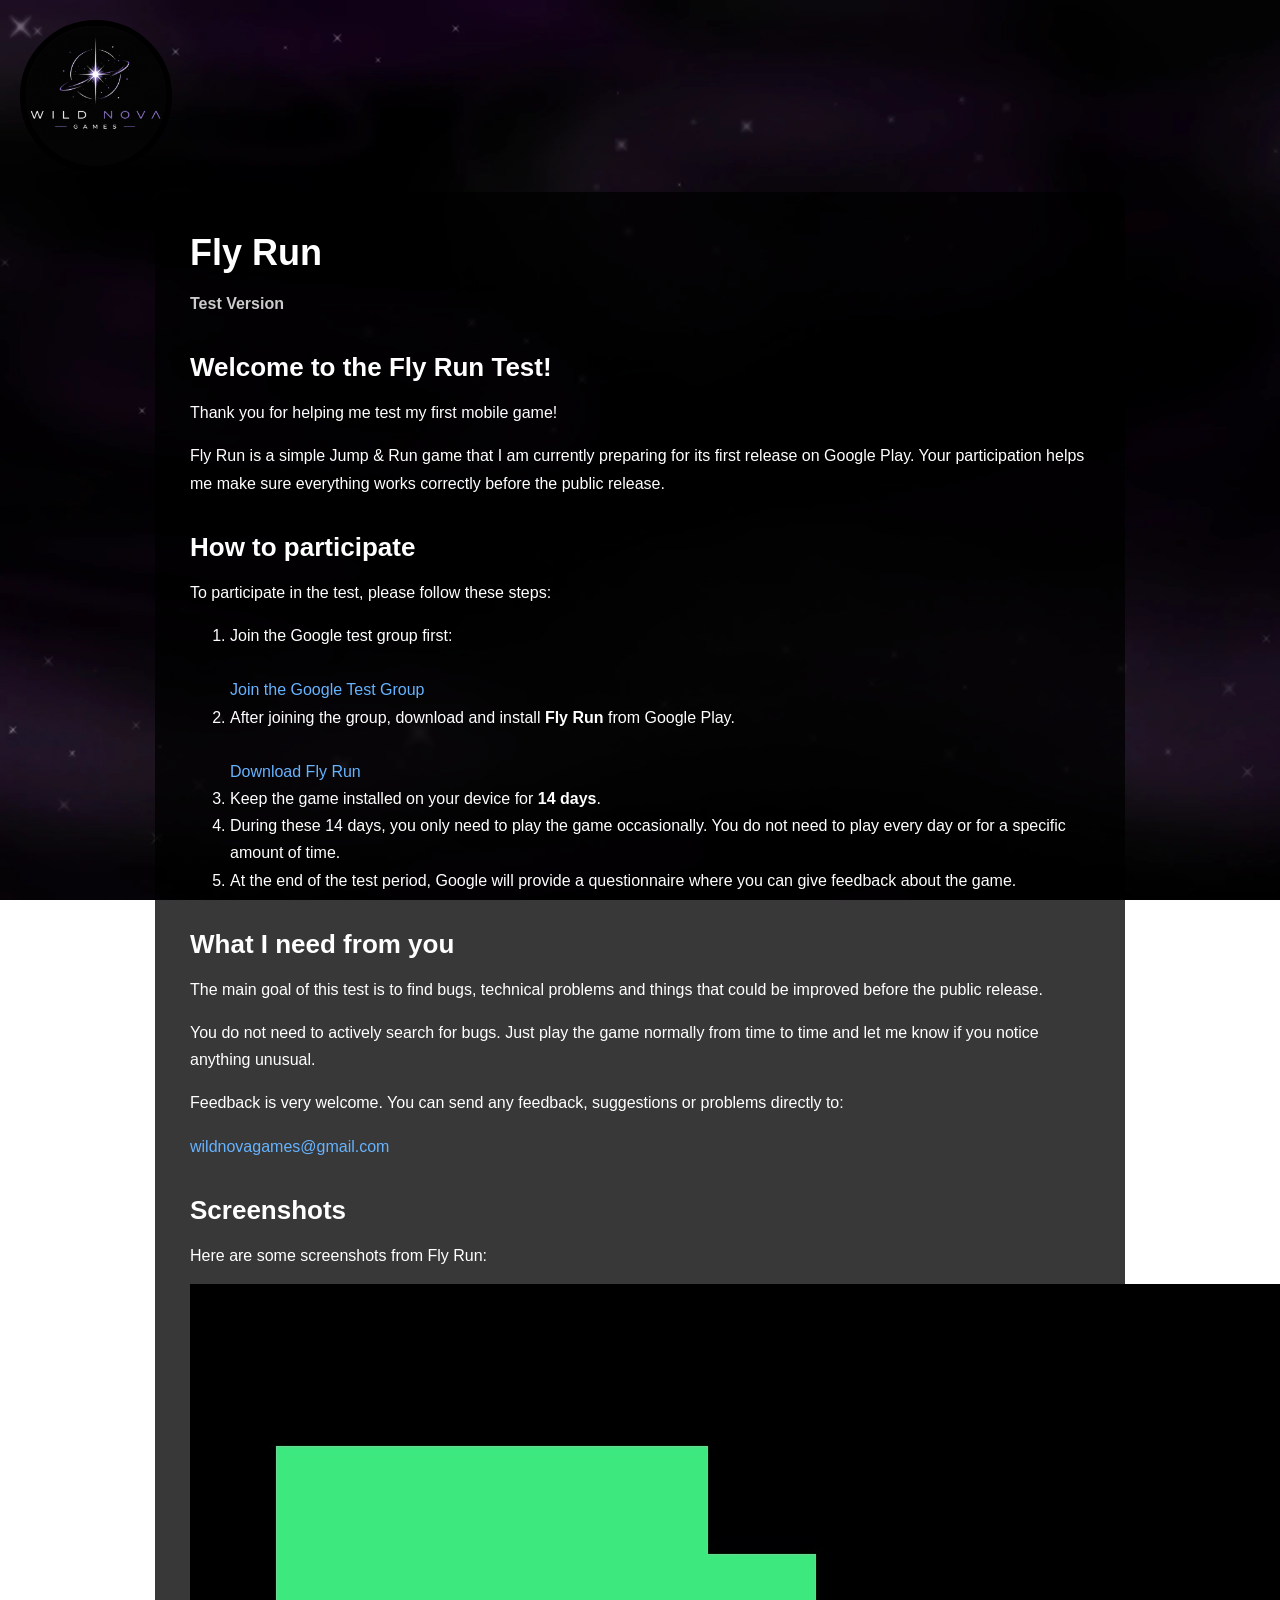
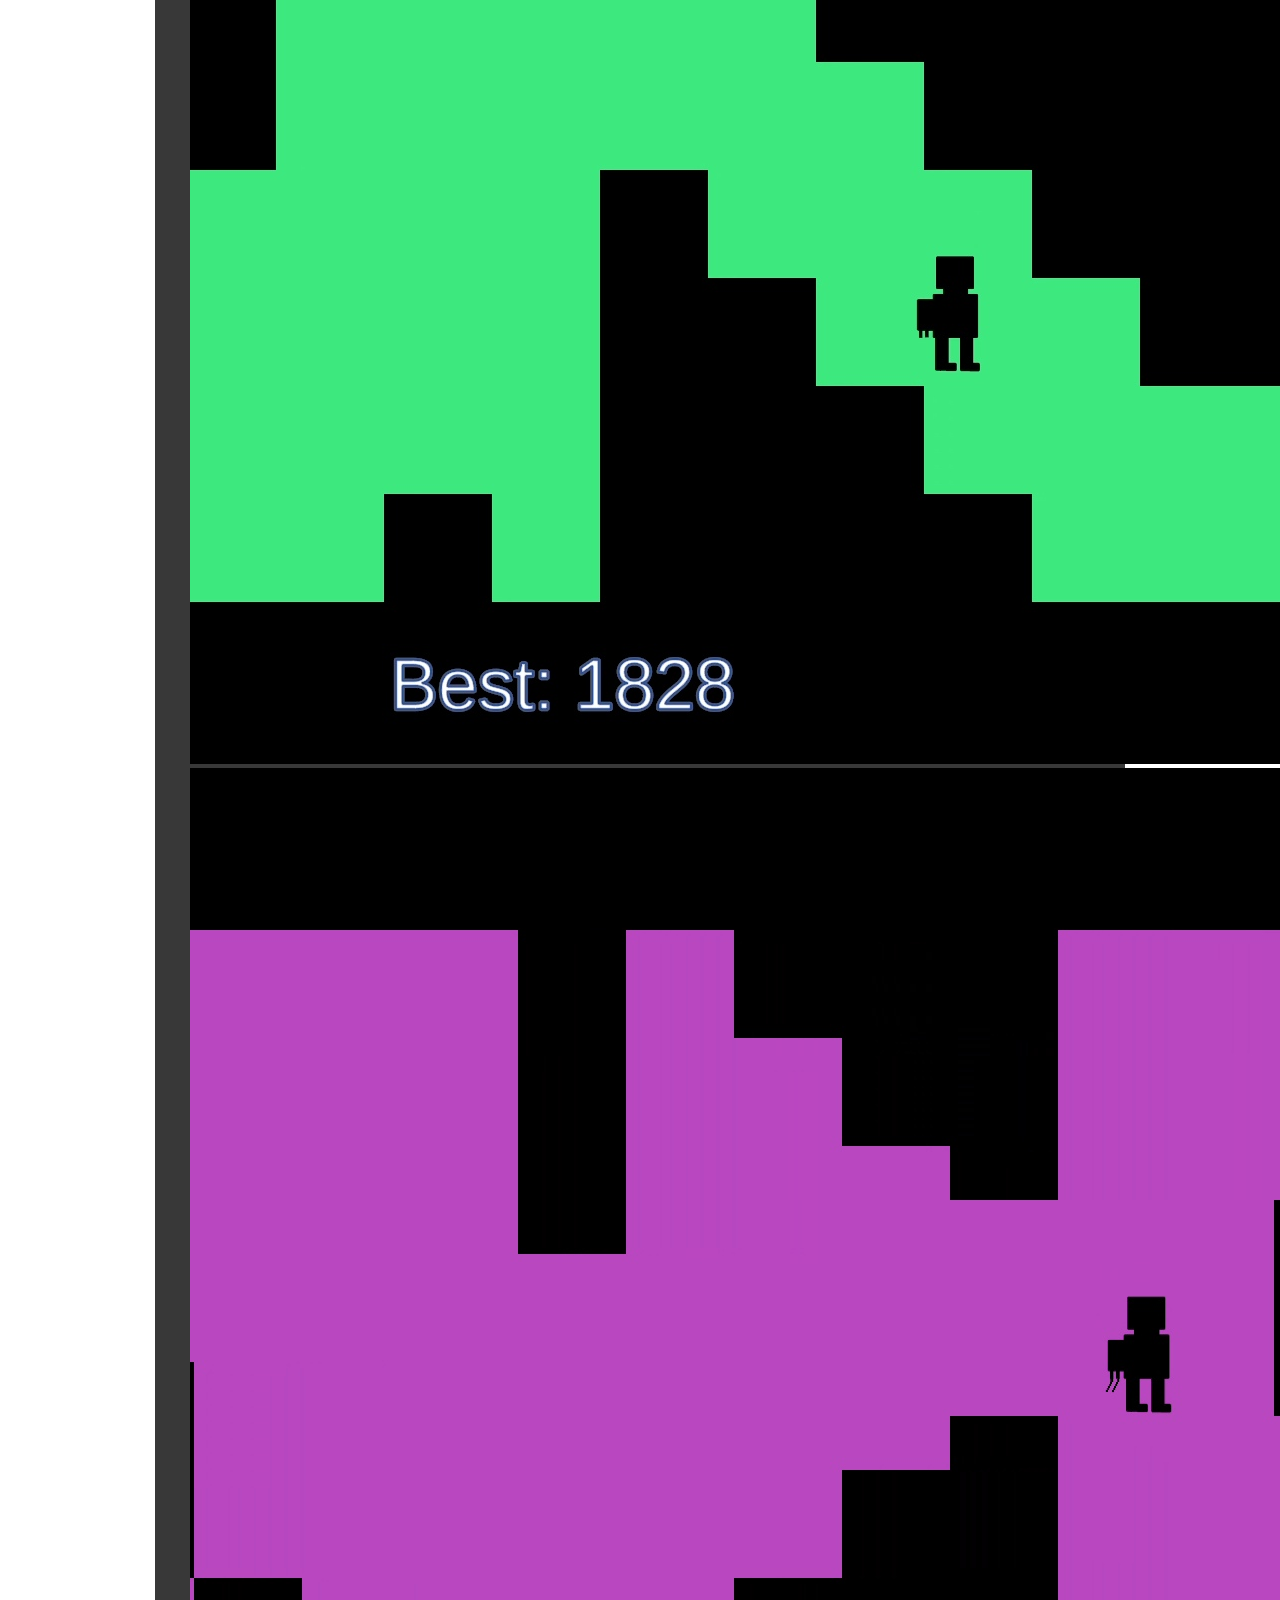
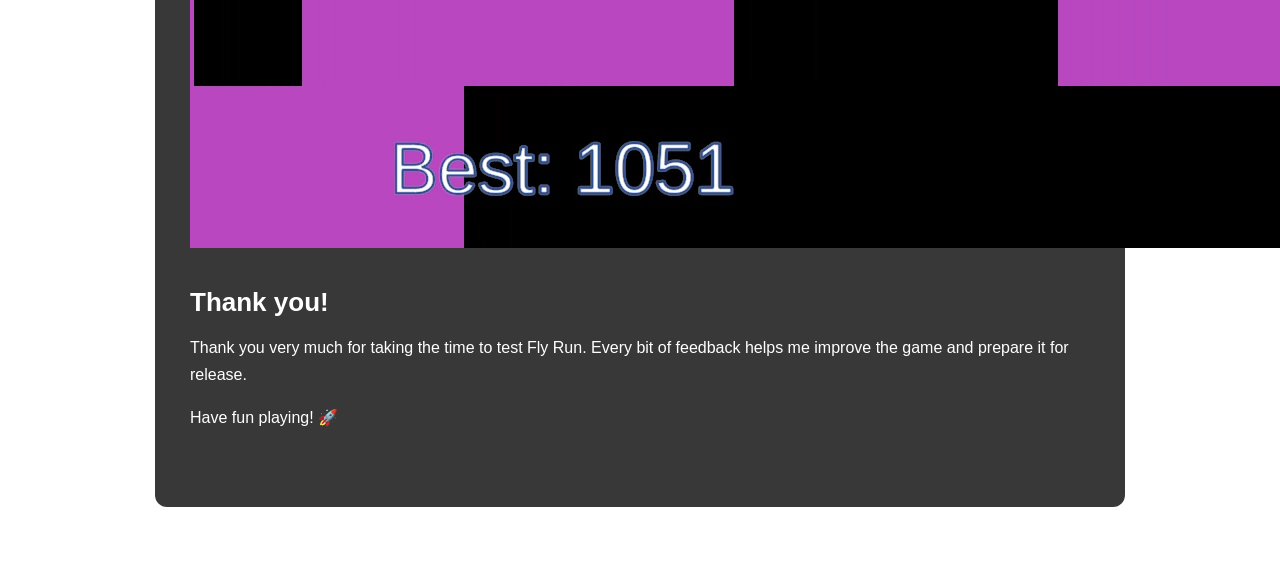
==== fly_run.html @ 14dbb4b0 "Update fly_run.html" ====
<!DOCTYPE html>
<html lang="en">

<head>
    <meta charset="UTF-8">
    <meta name="viewport" content="width=device-width, initial-scale=1.0">

    <title>Fly Run – Test Version | Wild Nova Games</title>

    <link rel="stylesheet" href="style.css">
</head>

<body>

    <header class="site-header">
        <img
            src="LogoWildNova_Quadratisch (1).png"
            alt="Wild Nova Games Logo"
            class="logo"
        >
    </header>


    <main class="content">

        <h1>Fly Run</h1>

        <p class="date">
            <strong>Test Version</strong>
        </p>


        <h2>Welcome to the Fly Run Test!</h2>

        <p>
            Thank you for helping me test my first mobile game!
        </p>

        <p>
            Fly Run is a simple Jump & Run game that I am currently preparing
            for its first release on Google Play. Your participation helps me
            make sure everything works correctly before the public release.
        </p>


        <h2>How to participate</h2>

        <p>
            To participate in the test, please follow these steps:
        </p>

        <ol>

          <li>
    Join the Google test group first:
    <br><br>

    <a
        href="https://groups.google.com/g/fly-run-test-game-group"
        target="_blank"
        rel="noopener noreferrer"
        class="button"
    >
        Join the Google Test Group
    </a>
          </li>
            <li>
    After joining the group, download and install
    <strong>Fly Run</strong> from Google Play.
    <br><br>

    <a
        href="https://play.google.com/store/apps/details?id=com.wildnovagames.flyrun"
        target="_blank"
        rel="noopener noreferrer"
        class="button"
    >
        Download Fly Run
    </a>
            </li>

            <li>
                Keep the game installed on your device for
                <strong>14 days</strong>.
            </li>

            <li>
                During these 14 days, you only need to play the game
                occasionally. You do not need to play every day or for
                a specific amount of time.
            </li>

            <li>
                At the end of the test period, Google will provide a
                questionnaire where you can give feedback about the game.
            </li>
        </ol>


        <h2>What I need from you</h2>

        <p>
            The main goal of this test is to find bugs, technical problems
            and things that could be improved before the public release.
        </p>

        <p>
            You do not need to actively search for bugs. Just play the game
            normally from time to time and let me know if you notice anything
            unusual.
        </p>

        <p>
            Feedback is very welcome. You can send any feedback, suggestions
            or problems directly to:
        </p>

        <p>
            <a href="mailto:wildnovagames@gmail.com">
                wildnovagames@gmail.com
            </a>
        </p>


        <h2>Screenshots</h2>

        <p>
            Here are some screenshots from Fly Run:
        </p>

        <div class="screenshots">

            <img
                src="IMG-20260810-WA0024.jpg"
                alt="Fly Run gameplay screenshot"
            >

            <img
                src="IMG-20260810-WA0025.jpg"
                alt="Fly Run gameplay screenshot"
            >

        </div>


        <h2>Thank you!</h2>

        <p>
            Thank you very much for taking the time to test Fly Run.
            Every bit of feedback helps me improve the game and prepare
            it for release.
        </p>

        <p>
            Have fun playing! 🚀
        </p>


    </main>

</body>

</html>
---- style.css ----
html {
  scroll-behavior: smooth;
}


/* ========================================
   GRUNDLAYOUT
   ======================================== */

html {
    min-height: 100%;
}

body {
    margin: 0;
    min-height: 100vh;

    font-family: Arial, sans-serif;

    background-image: url("Homepage_Background.webp");
    background-size: cover;
    background-position: center;
    background-repeat: no-repeat;
    background-attachment: fixed;
}


/* ========================================
   HEADER / LOGO
   ======================================== */

.site-header {
    padding: 20px;

    display: flex;
    justify-content: flex-start;
}

.logo {
    width: 140px !important;
    height: 140px !important;

    max-width: none !important;
    max-height: none !important;

    border-radius: 50%;
    object-fit: cover;

    display: block;

    border: 6px solid #000000;
}


/* ========================================
   HAUPTINHALT
   ======================================== */

.content {
    max-width: 900px;

    margin: 0 auto 60px auto;

    padding: 40px 35px 60px 35px;

    background: rgba(0, 0, 0, 0.78);

    border-radius: 12px;

    color: white;
}


/* ========================================
   ÜBERSCHRIFTEN
   ======================================== */

.content h1 {
    margin-top: 0;
    margin-bottom: 10px;

    font-size: 36px;

    color: white;
}

.content h2 {
    margin-top: 35px;
    margin-bottom: 15px;

    font-size: 26px;

    color: white;
}

.content h3 {
    margin-top: 25px;
    margin-bottom: 10px;

    font-size: 21px;

    color: white;
}


/* ========================================
   TEXT
   ======================================== */

.content p {
    margin-bottom: 15px;

    line-height: 1.7;

    color: white;
}

.content ul {
    margin-bottom: 20px;
}

.content li {
    line-height: 1.7;

    color: white;
}


/* ========================================
   LINKS
   ======================================== */

.content a {
    color: #66b3ff;

    text-decoration: none;
}

.content a:hover {
    color: #99ccff;

    text-decoration: underline;
}


/* ========================================
   DATUM / UNTERGEORDNETER TEXT
   ======================================== */

.date {
    color: #cccccc !important;

    margin-bottom: 30px;
}


/* ========================================
   KONTAKT / HERVORGEHOBENE BEREICHE
   ======================================== */

.contact {
    background: rgba(255, 255, 255, 0.10);

    padding: 20px;

    margin: 20px 0;

    border-radius: 8px;
}


/* ========================================
   SMARTPHONE
   ======================================== */

@media (max-width: 768px) {

    .site-header {
        justify-content: center;

        padding: 15px 15px 25px 15px;
    }

    .logo {
        width: 120px !important;
        height: 120px !important;
    }

    .content {
        margin: 10px 10px 40px 10px;

        padding: 25px 20px 40px 20px;

        border-radius: 10px;
    }

    .content h1 {
        font-size: 28px;
    }

    .content h2 {
        font-size: 22px;
    }

    .content h3 {
        font-size: 19px;
    }

    .content p,
    .content li {
        font-size: 15px;
    }
}
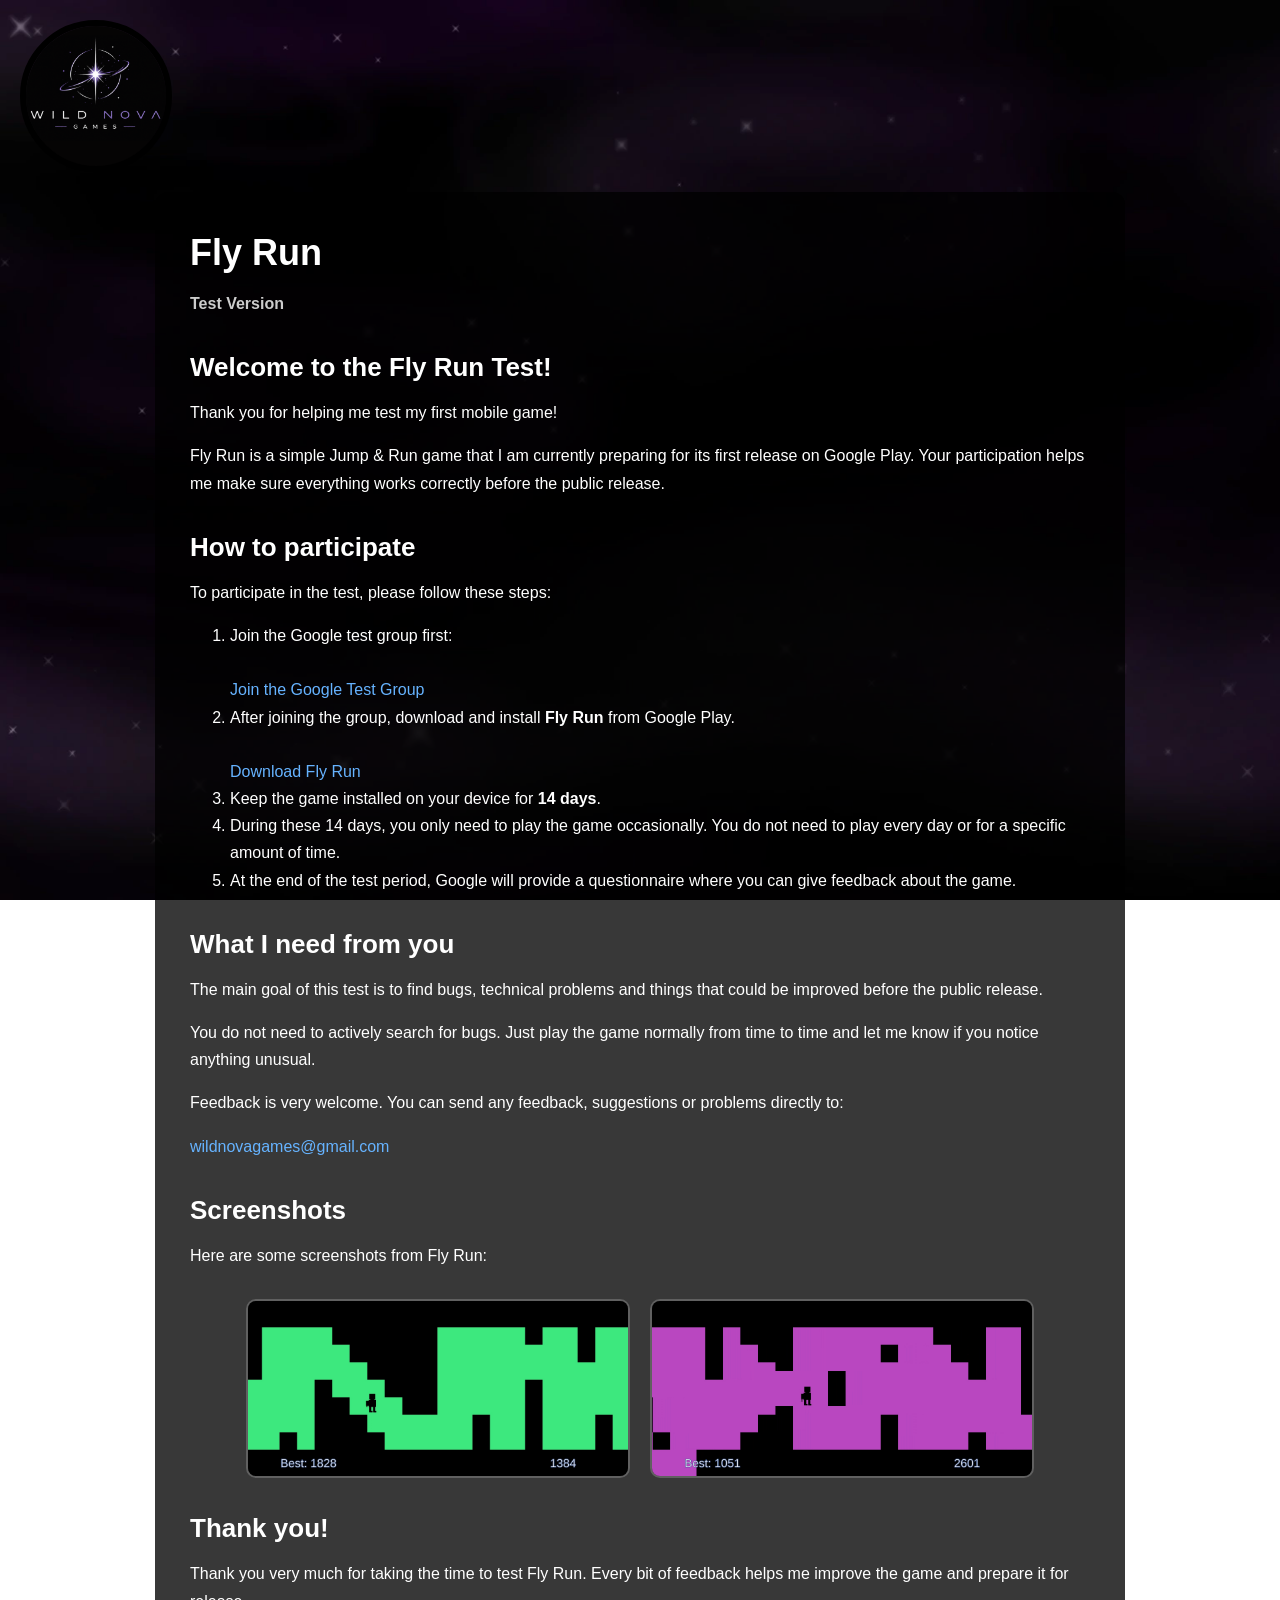
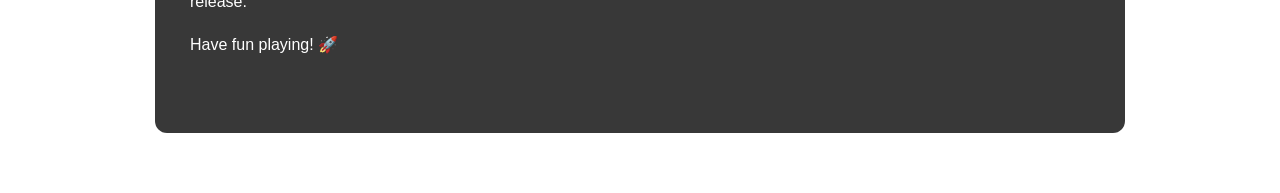
==== commit 7fc931ac: "Update fly_run.html" ====
--- a/fly_run.html
+++ b/fly_run.html
@@ -4,7 +4,7 @@
 <head>
     <meta charset="UTF-8">
     <meta name="viewport" content="width=device-width, initial-scale=1.0">
-
+<meta property="og:image" content="https://wildnovagames.github.io/IMG-20260810-WA0024.jpg">
     <title>Fly Run – Test Version | Wild Nova Games</title>
 
     <link rel="stylesheet" href="style.css">
--- a/style.css
+++ b/style.css
@@ -142,6 +142,33 @@
     text-decoration: underline;
 }
 
+/* ========================================
+   SCREENSHOTS
+   ======================================== */
+
+.screenshots {
+    display: flex;
+    gap: 20px;
+    justify-content: center;
+    align-items: flex-start;
+    flex-wrap: wrap;
+    margin: 30px 0;
+}
+
+.screenshots img {
+    width: 100%;
+    max-width: 380px;
+    height: auto;
+
+    display: block;
+
+    border-radius: 10px;
+    border: 2px solid rgba(255, 255, 255, 0.2);
+}
+
+
+
+
 
 /* ========================================
    DATUM / UNTERGEORDNETER TEXT
@@ -210,4 +237,16 @@
     .content li {
         font-size: 15px;
     }
-}
+  /* ========================================
+   SMARTPHONE
+   ======================================== */
+    .screenshots {
+        flex-direction: column;
+        align-items: center;
+    }
+
+    .screenshots img {
+        max-width: 100%;
+    }
+}
+}
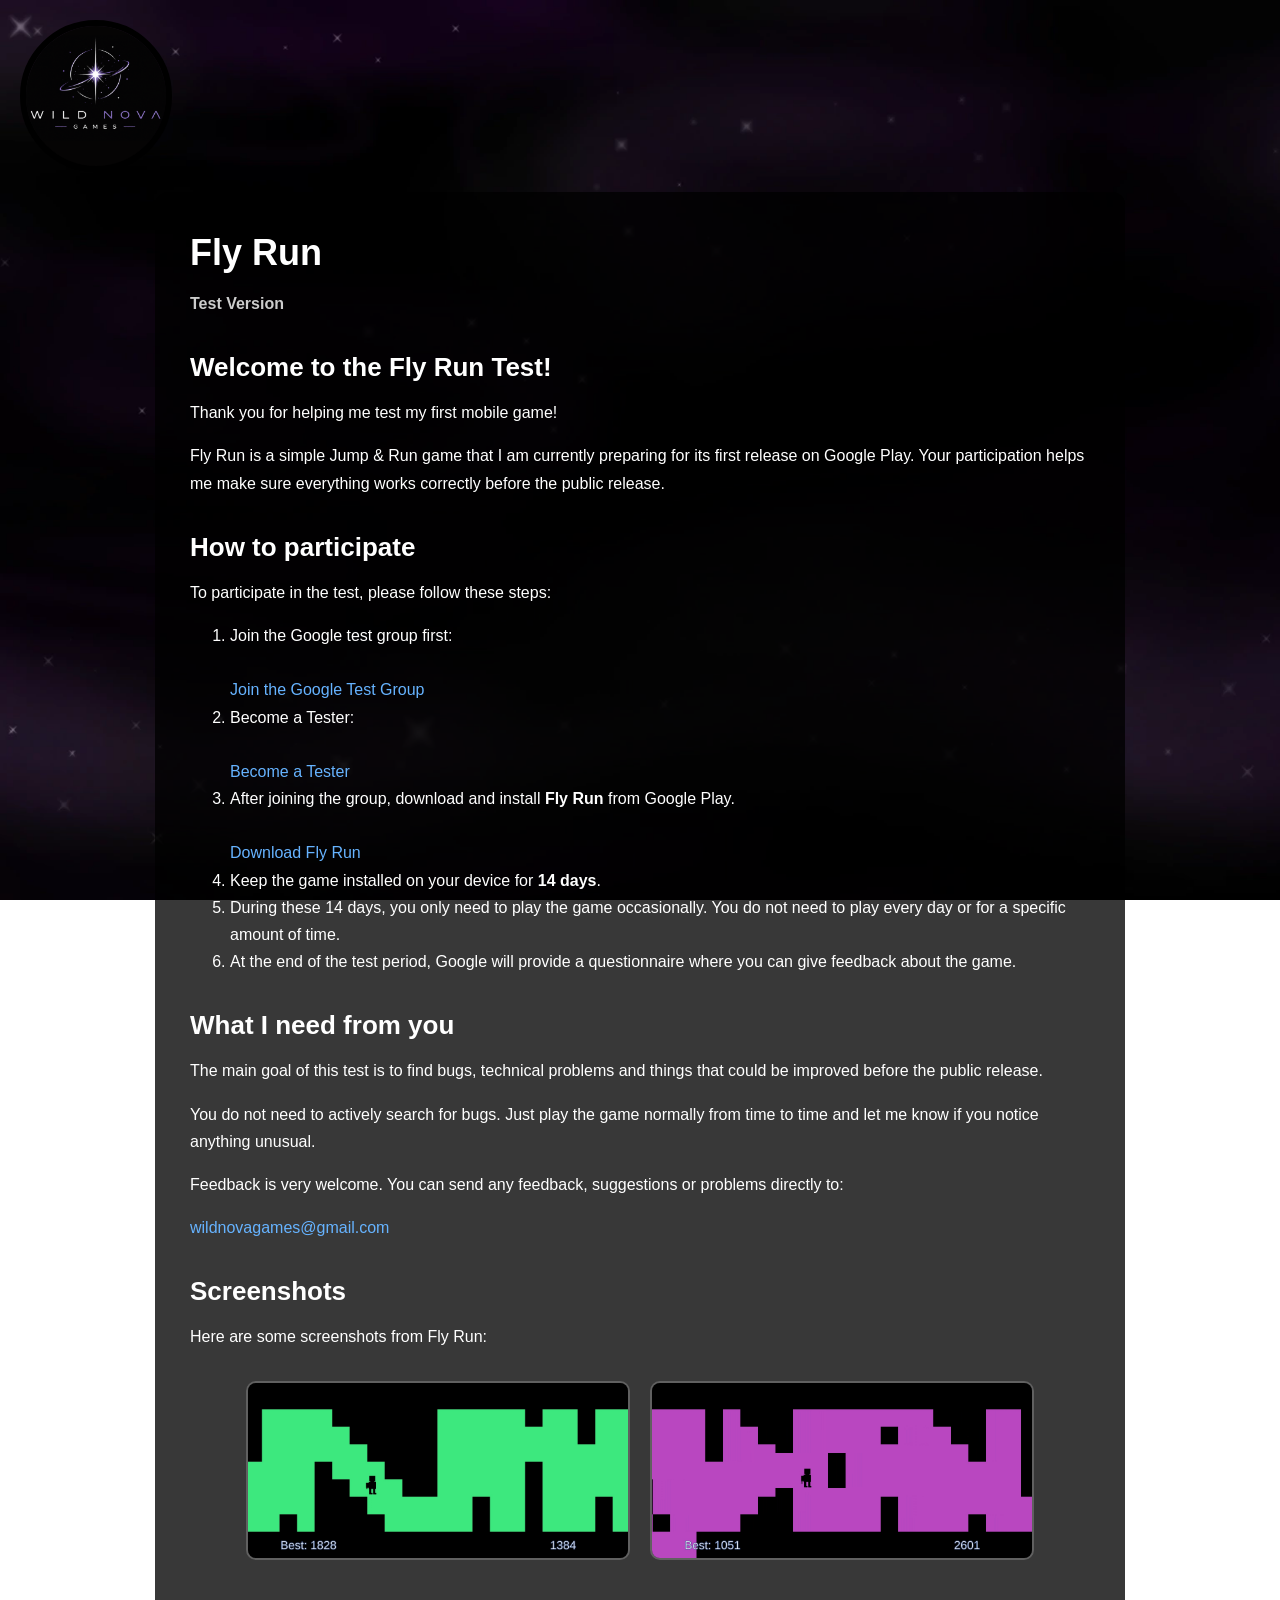
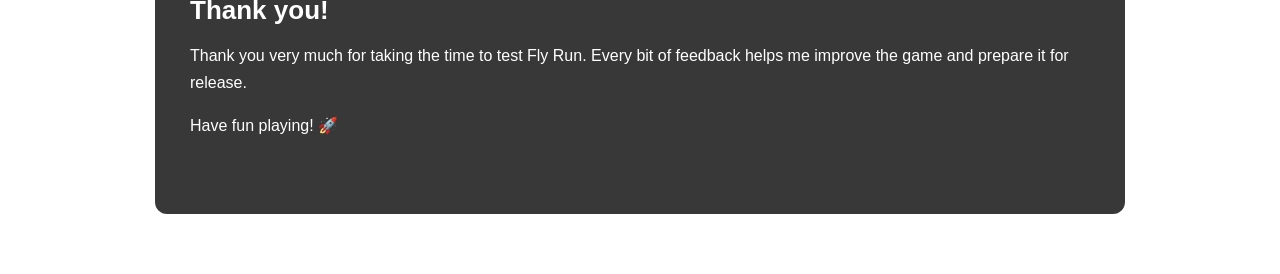
==== commit c737a265: "Update fly_run.html" ====
--- a/fly_run.html
+++ b/fly_run.html
@@ -4,7 +4,21 @@
 <head>
     <meta charset="UTF-8">
     <meta name="viewport" content="width=device-width, initial-scale=1.0">
-<meta property="og:image" content="https://wildnovagames.github.io/IMG-20260810-WA0024.jpg">
+<meta property="og:title" content="Fly Run">
+
+<meta property="og:description" content="A simple but challenging Jump & Run game for Android.">
+
+<meta property="og:image"
+
+content="https://wildnovagames.github.io /images/fly_run_preview.png">
+    <meta property="og:image:width"
+
+content="1200">
+
+<meta property="og:image:height"
+
+content="630">
+    <meta property="og:image" content="https://wildnovagames.github.io/IMG-20260810-WA0024.jpg">
     <title>Fly Run – Test Version | Wild Nova Games</title>
 
     <link rel="stylesheet" href="style.css">
@@ -64,6 +78,22 @@
         Join the Google Test Group
     </a>
           </li>
+
+<li>
+    Become a Tester:
+    <br><br>
+
+    <a
+        href="https://play.google.com/apps/testing/com.wildnovagames.flyrun/join?hl=en-US"
+        target="_blank"
+        rel="noopener noreferrer"
+        class="button"
+    >
+        Become a Tester
+    </a>
+</li>
+
+            
             <li>
     After joining the group, download and install
     <strong>Fly Run</strong> from Google Play.
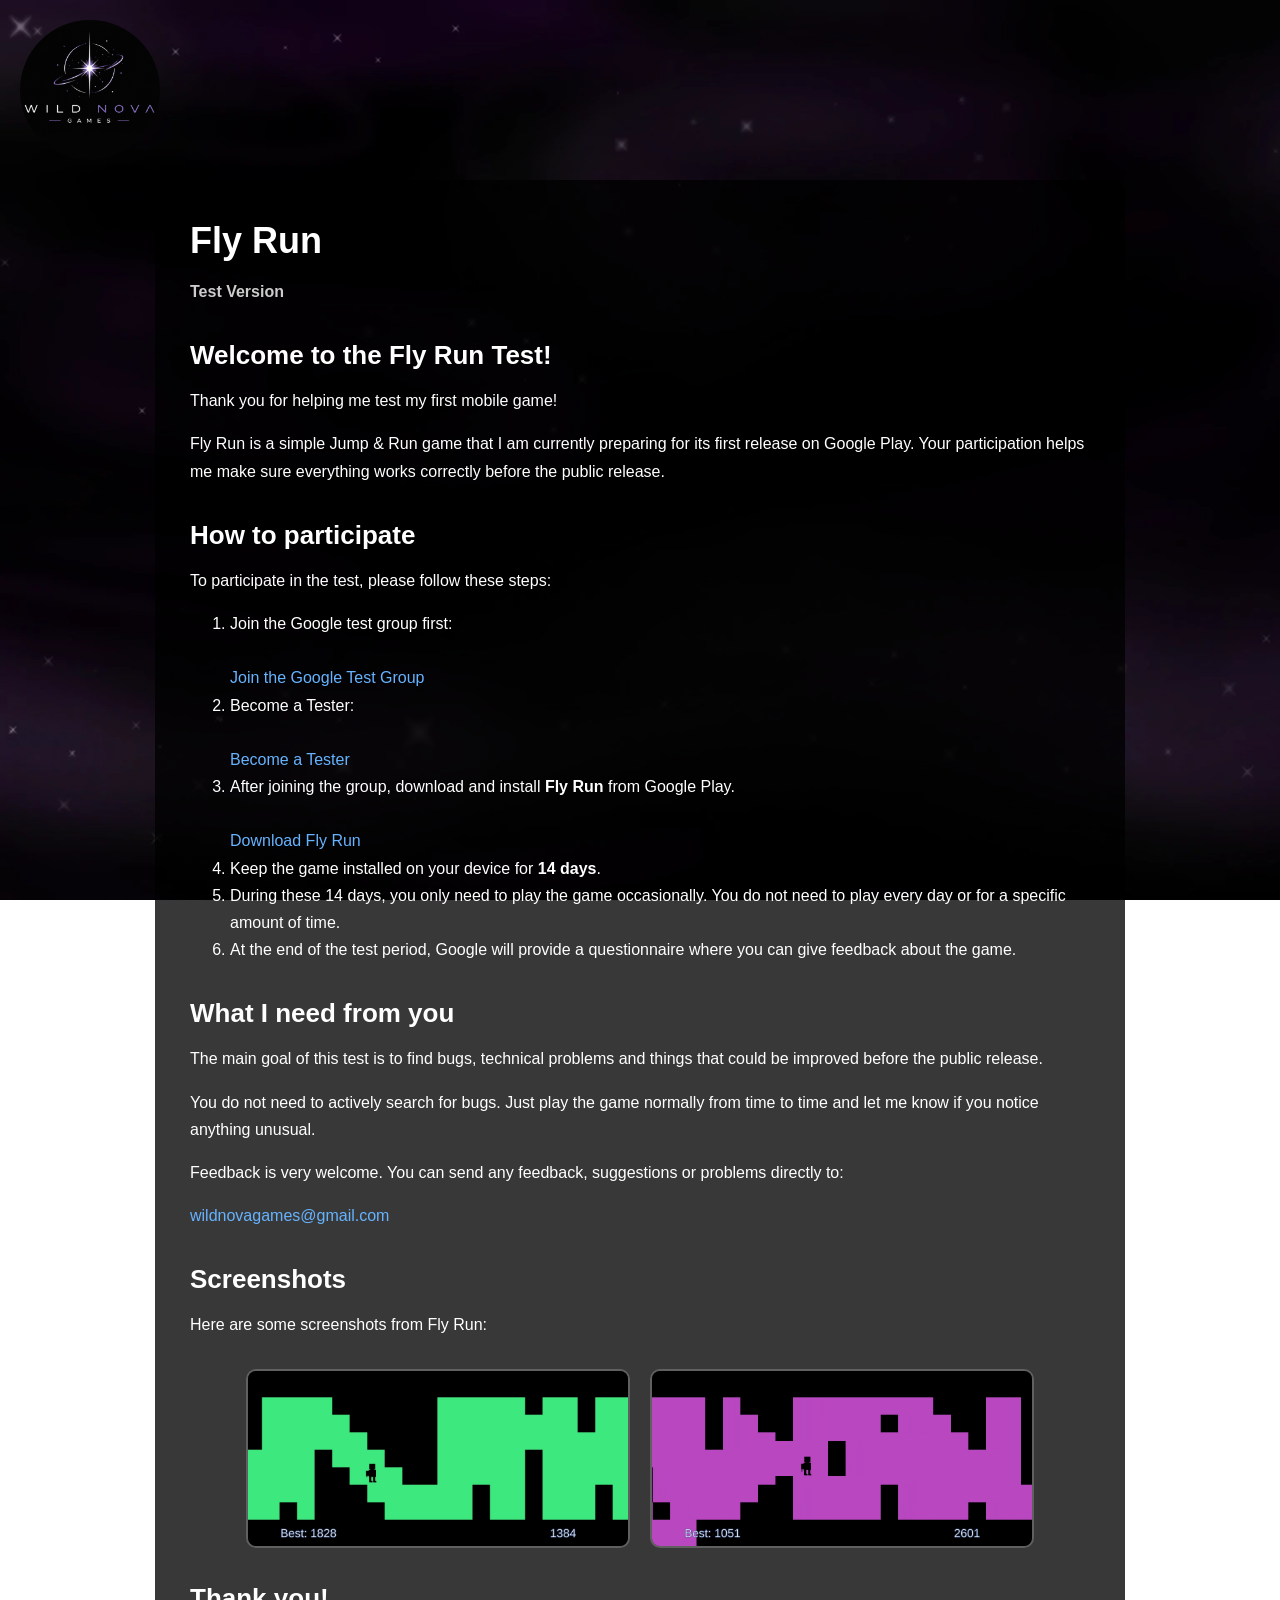
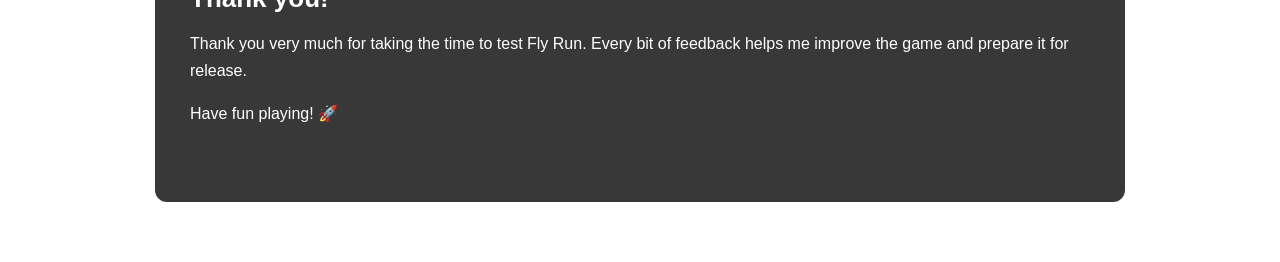
==== commit ec3ceac4: "Update fly_run.html" ====
--- a/fly_run.html
+++ b/fly_run.html
@@ -1,6 +1,7 @@
 <!DOCTYPE html>
 <html lang="en">
 
+    
 <head>
     <meta charset="UTF-8">
     <meta name="viewport" content="width=device-width, initial-scale=1.0">
--- a/style.css
+++ b/style.css
@@ -48,7 +48,7 @@
 
     display: block;
 
-    border: 6px solid #000000;
+    /*border: 6px solid #000000;*/
 }
 
 
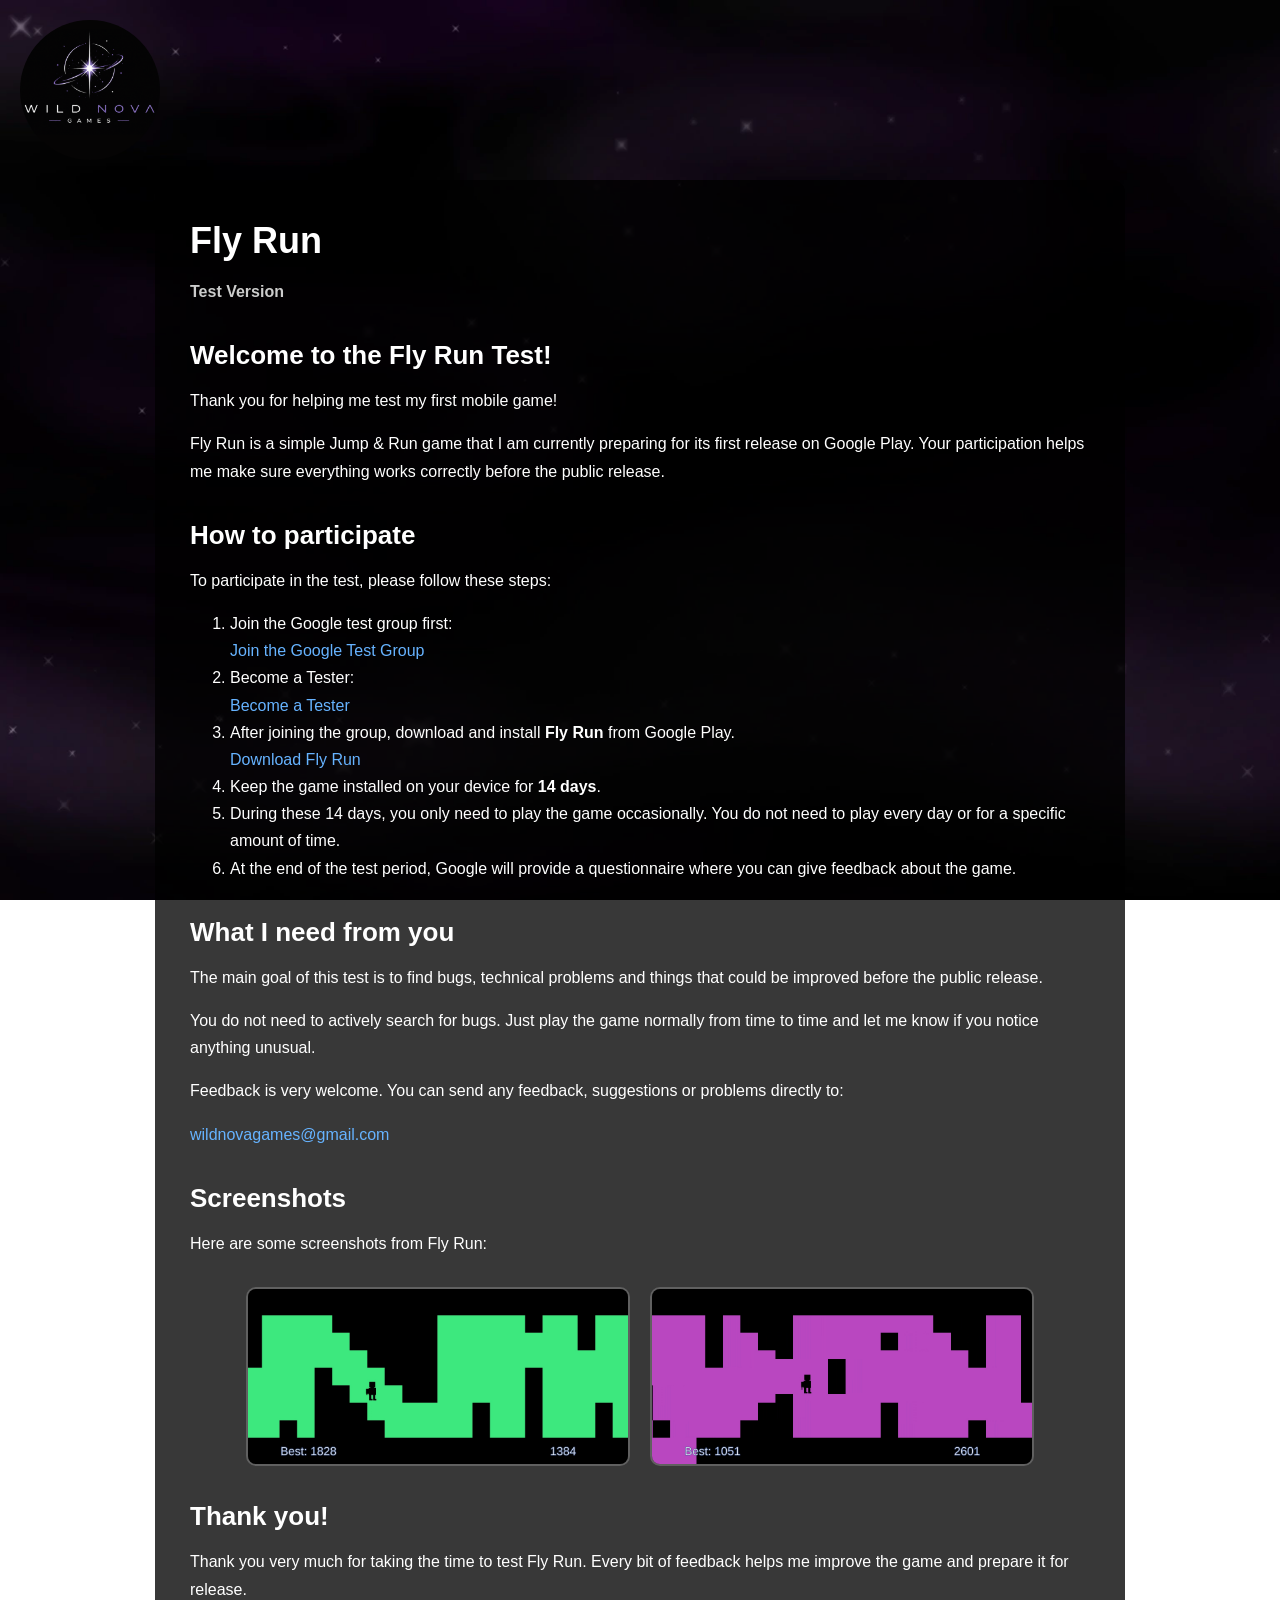
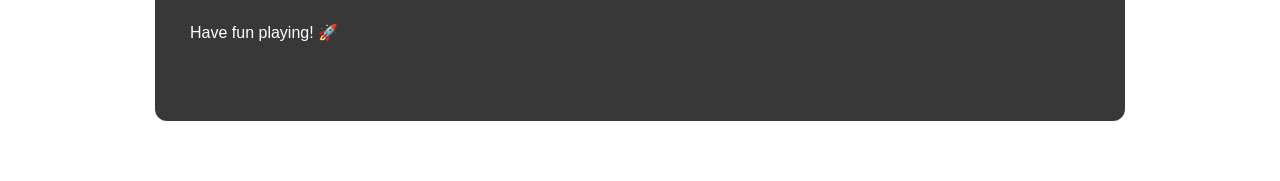
==== commit bae9064b: "Update fly_run.html" ====
--- a/fly_run.html
+++ b/fly_run.html
@@ -68,7 +68,7 @@
 
           <li>
     Join the Google test group first:
-    <br><br>
+    <br>
 
     <a
         href="https://groups.google.com/g/fly-run-test-game-group"
@@ -76,13 +76,15 @@
         rel="noopener noreferrer"
         class="button"
     >
+        
         Join the Google Test Group
+        <br>
     </a>
           </li>
 
 <li>
     Become a Tester:
-    <br><br>
+    <br>
 
     <a
         href="https://play.google.com/apps/testing/com.wildnovagames.flyrun/join?hl=en-US"
@@ -90,7 +92,9 @@
         rel="noopener noreferrer"
         class="button"
     >
+        
         Become a Tester
+        <br>
     </a>
 </li>
 
@@ -98,7 +102,7 @@
             <li>
     After joining the group, download and install
     <strong>Fly Run</strong> from Google Play.
-    <br><br>
+    <br>
 
     <a
         href="https://play.google.com/store/apps/details?id=com.wildnovagames.flyrun"
@@ -107,6 +111,7 @@
         class="button"
     >
         Download Fly Run
+        <br>
     </a>
             </li>
 
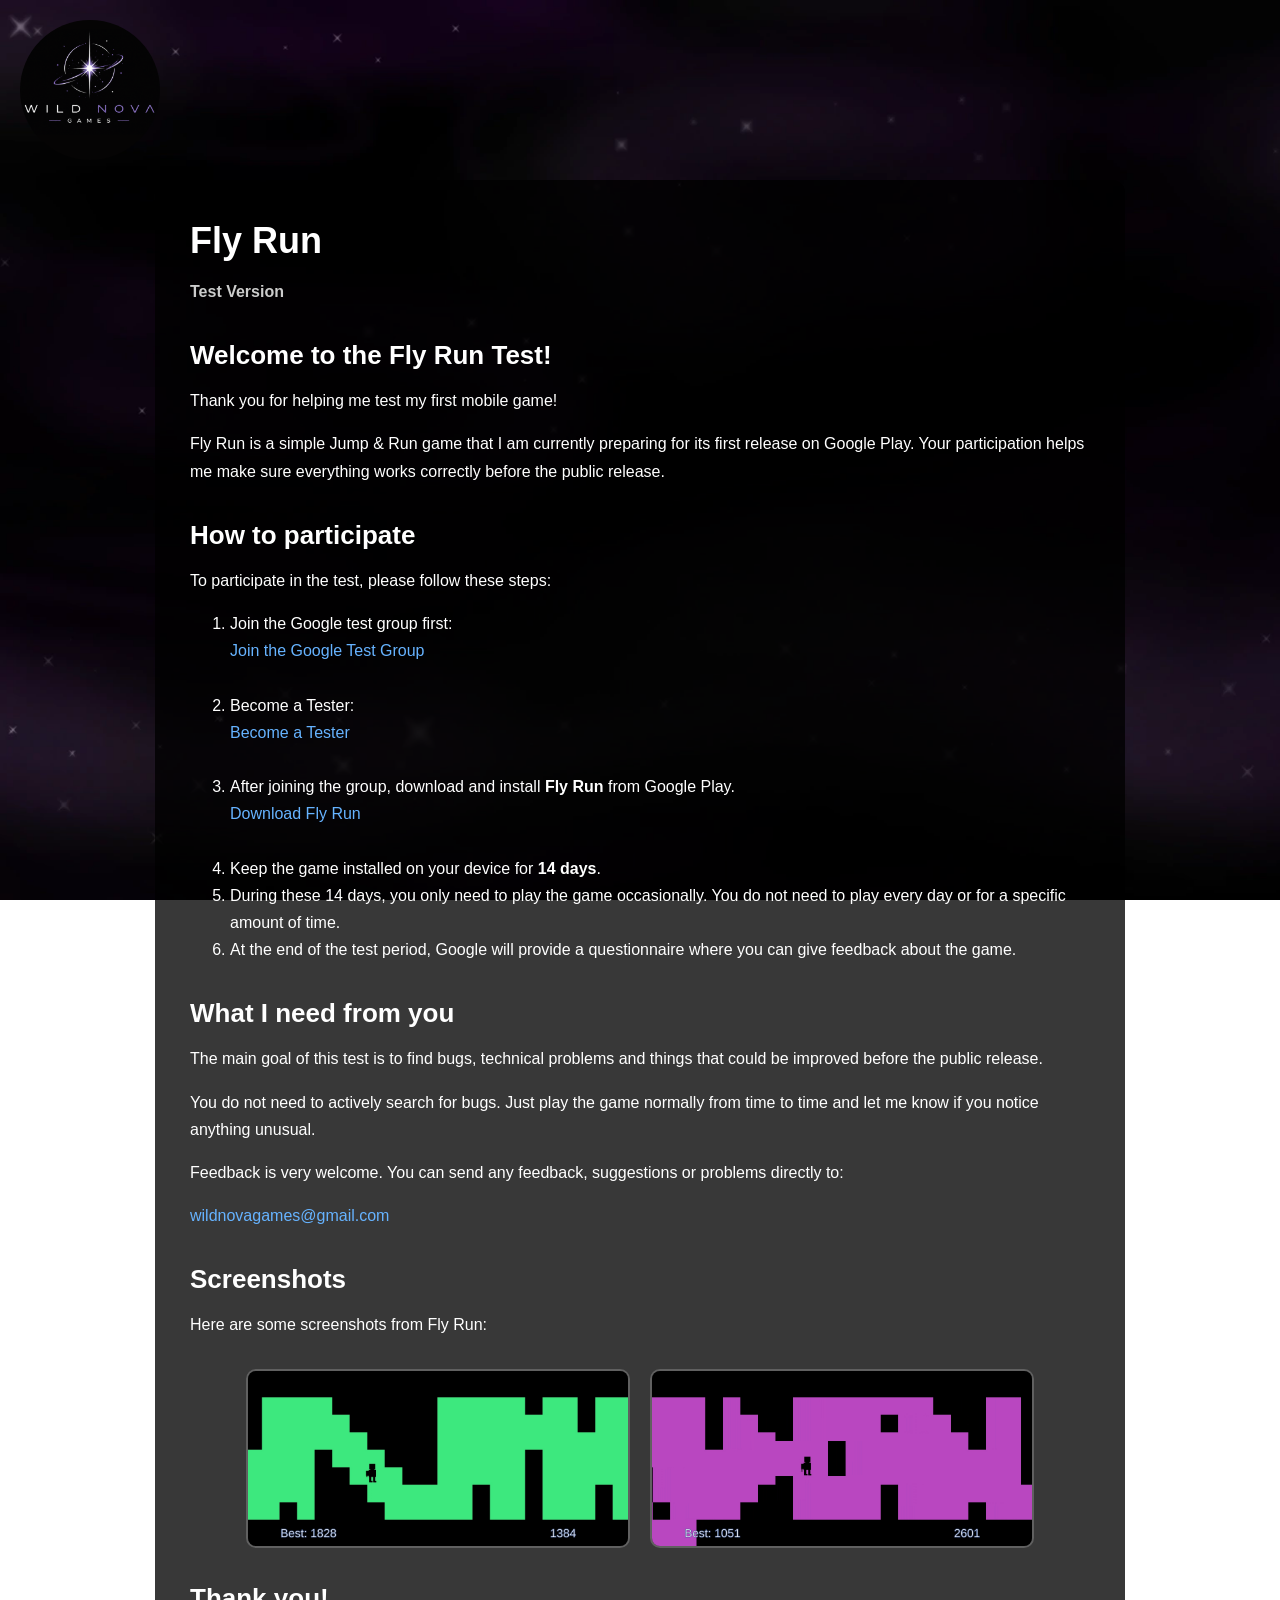
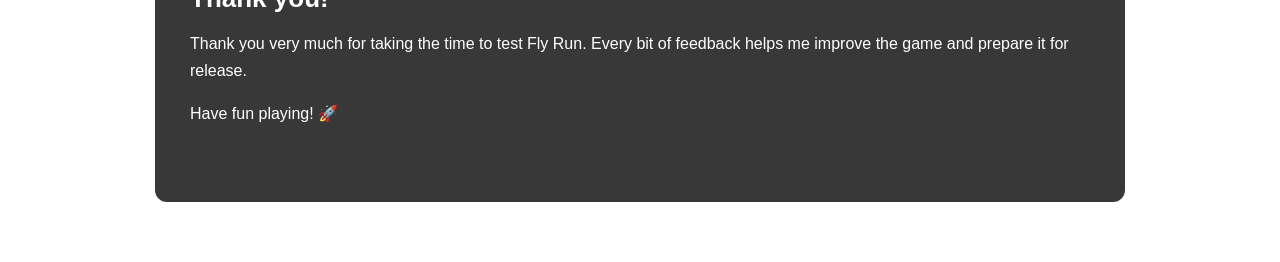
==== commit 4d812e21: "Update fly_run.html" ====
--- a/fly_run.html
+++ b/fly_run.html
@@ -78,7 +78,7 @@
     >
         
         Join the Google Test Group
-        <br>
+        <br><br>
     </a>
           </li>
 
@@ -94,7 +94,7 @@
     >
         
         Become a Tester
-        <br>
+        <br><br>
     </a>
 </li>
 
@@ -111,7 +111,7 @@
         class="button"
     >
         Download Fly Run
-        <br>
+        <br><br>
     </a>
             </li>
 
